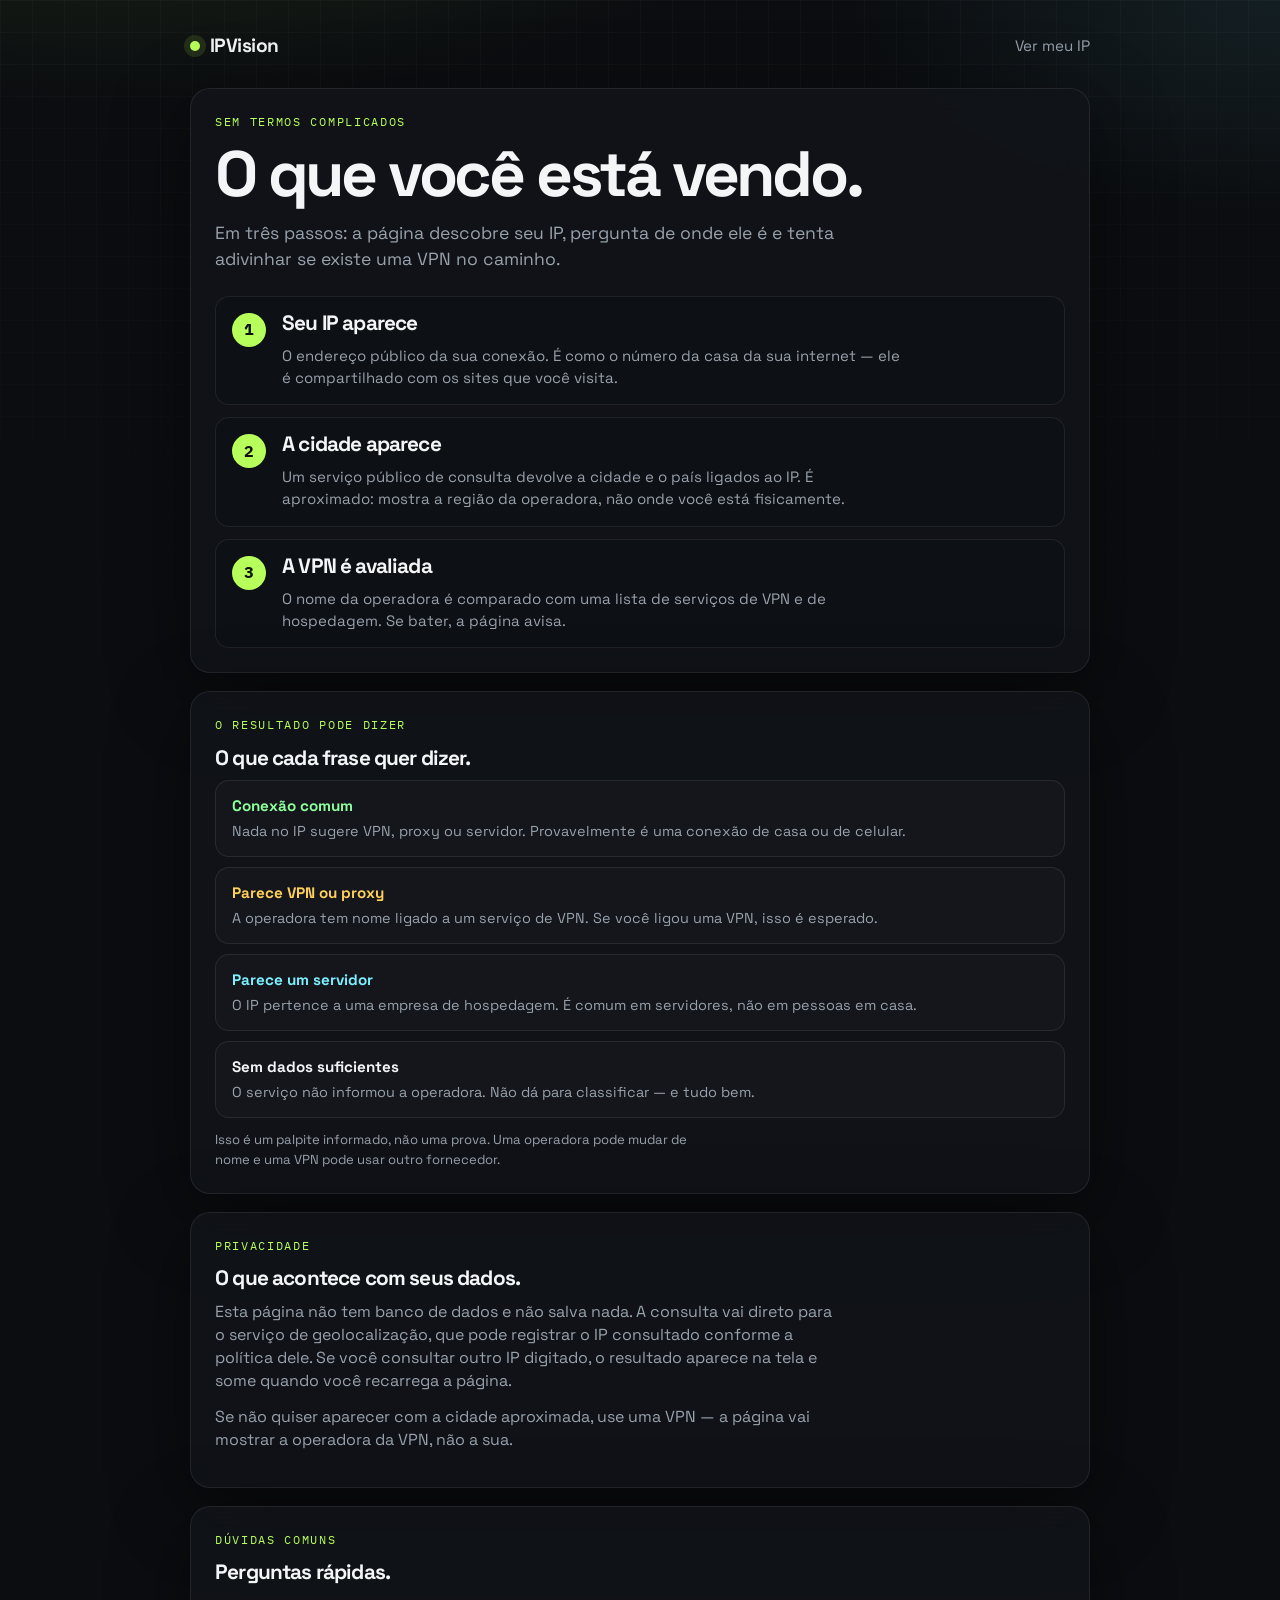
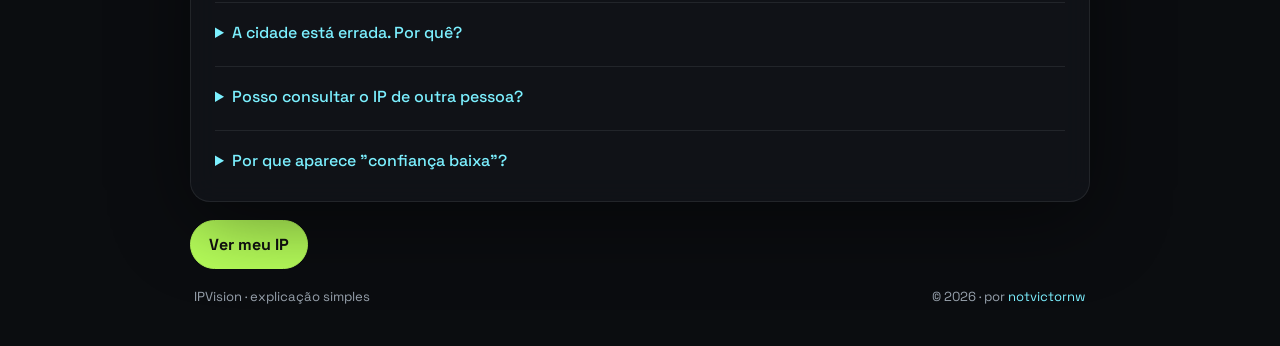
==== project.html @ 70b6f9ce "Public IPVision showcase" ====
<!DOCTYPE html>
<html lang="pt-BR">
<head>
  <meta charset="UTF-8">
  <meta name="viewport" content="width=device-width, initial-scale=1.0">
  <title>IPVision — Entenda melhor</title>
  <meta name="description" content="Entenda em linguagem simples como a página detecta VPN, de onde vem a localização e o que acontece com seus dados.">
  <meta name="theme-color" content="#0b0d10">
  <meta property="og:title" content="IPVision — Entenda melhor">
  <meta property="og:description" content="Como funciona a detecção de VPN e o que acontece com os dados da sua conexão.">
  <meta property="og:type" content="website">
  <meta name="twitter:card" content="summary">
  <link rel="icon" href="data:image/svg+xml,%3Csvg xmlns='http://www.w3.org/2000/svg' viewBox='0 0 32 32'%3E%3Crect width='32' height='32' rx='8' fill='%230b0d10'/%3E%3Ccircle cx='16' cy='16' r='6' fill='%23b7ff5a'/%3E%3C/svg%3E">
  <link rel="preconnect" href="https://fonts.googleapis.com">
  <link rel="preconnect" href="https://fonts.gstatic.com" crossorigin>
  <link href="https://fonts.googleapis.com/css2?family=Space+Grotesk:wght@400;500;700&family=IBM+Plex+Mono:wght@400;500&display=swap" rel="stylesheet">
  <link rel="stylesheet" href="style.css">
</head>
<body>
  <a class="skip-link" href="#conteudo">Pular para o conteúdo</a>
  <div class="bg-grid" aria-hidden="true"></div>

  <main class="shell prose" id="conteudo">
    <header class="topbar">
      <a class="brand" href="index.html"><span class="dot"></span>IPVision</a>
      <nav class="nav" aria-label="Navegação principal">
        <a href="index.html">Ver meu IP</a>
      </nav>
    </header>

    <section class="panel">
      <p class="eyebrow">Sem termos complicados</p>
      <h1>O que você está vendo.</h1>
      <p class="lead">Em três passos: a página descobre seu IP, pergunta de onde ele é e tenta adivinhar se existe uma VPN no caminho.</p>

      <div class="steps">
        <div class="step"><span class="step-num">1</span><div><h2>Seu IP aparece</h2><p>O endereço público da sua conexão. É como o número da casa da sua internet — ele é compartilhado com os sites que você visita.</p></div></div>
        <div class="step"><span class="step-num">2</span><div><h2>A cidade aparece</h2><p>Um serviço público de consulta devolve a cidade e o país ligados ao IP. É aproximado: mostra a região da operadora, não onde você está fisicamente.</p></div></div>
        <div class="step"><span class="step-num">3</span><div><h2>A VPN é avaliada</h2><p>O nome da operadora é comparado com uma lista de serviços de VPN e de hospedagem. Se bater, a página avisa.</p></div></div>
      </div>
    </section>

    <section class="panel">
      <p class="label">O resultado pode dizer</p>
      <h2>O que cada frase quer dizer.</h2>
      <div class="feature-list">
        <div class="feature feature-home"><strong>Conexão comum</strong><span>Nada no IP sugere VPN, proxy ou servidor. Provavelmente é uma conexão de casa ou de celular.</span></div>
        <div class="feature feature-vpn"><strong>Parece VPN ou proxy</strong><span>A operadora tem nome ligado a um serviço de VPN. Se você ligou uma VPN, isso é esperado.</span></div>
        <div class="feature feature-hosting"><strong>Parece um servidor</strong><span>O IP pertence a uma empresa de hospedagem. É comum em servidores, não em pessoas em casa.</span></div>
        <div class="feature"><strong>Sem dados suficientes</strong><span>O serviço não informou a operadora. Não dá para classificar — e tudo bem.</span></div>
      </div>
      <p class="small-note">Isso é um palpite informado, não uma prova. Uma operadora pode mudar de nome e uma VPN pode usar outro fornecedor.</p>
    </section>

    <section class="panel">
      <p class="label">Privacidade</p>
      <h2>O que acontece com seus dados.</h2>
      <p class="muted">Esta página não tem banco de dados e não salva nada. A consulta vai direto para o serviço de geolocalização, que pode registrar o IP consultado conforme a política dele. Se você consultar outro IP digitado, o resultado aparece na tela e some quando você recarrega a página.</p>
      <p class="muted">Se não quiser aparecer com a cidade aproximada, use uma VPN — a página vai mostrar a operadora da VPN, não a sua.</p>
    </section>

    <section class="panel">
      <p class="label">Dúvidas comuns</p>
      <h2>Perguntas rápidas.</h2>
      <details class="details">
        <summary>A cidade está errada. Por quê?</summary>
        <p>A localização vem do cadastro da operadora, não do seu GPS. Se você trocou de plano ou a operadora é de outro estado, a cidade pode aparecer diferente.</p>
      </details>
      <details class="details">
        <summary>Posso consultar o IP de outra pessoa?</summary>
        <p>Pode consultar qualquer IP que você tenha motivo para consultar — por exemplo, um que apareceu no seu próprio log. A página só faz leitura pública, igual a um whois.</p>
      </details>
      <details class="details">
        <summary>Por que aparece "confiança baixa"?</summary>
        <p>Porque a classificação usa só o nome da operadora. Quando o nome não bate com nenhuma lista conhecida, a página diz "conexão comum" com confiança baixa — isso não é garantia.</p>
      </details>
    </section>

    <div class="actions">
      <a class="btn primary" href="index.html">Ver meu IP</a>
    </div>

    <footer class="foot">
      <span>IPVision · explicação simples</span>
      <span>© <span id="year">2026</span> · por <a href="https://github.com/notvictornw" target="_blank" rel="noopener">notvictornw</a></span>
    </footer>
  </main>

  <script src="config.js"></script>
  <script src="site.js"></script>
</body>
</html>
---- style.css ----
:root {
  --bg: #0b0d10;
  --bg-2: #12161b;
  --card: rgba(18, 22, 27, 0.72);
  --line: rgba(255,255,255,0.08);
  --line-strong: rgba(255,255,255,0.16);
  --text: #f3f5f7;
  --muted: #98a2ad;
  --accent: #b7ff5a;
  --accent-2: #7cf0ff;
  --danger: #ff6b6b;
  --warn: #ffcf5a;
  --ok: #8dff9a;
  --shadow: 0 20px 80px rgba(0,0,0,.45);
  --radius: 20px;
}
* { box-sizing: border-box; margin: 0; padding: 0; }
[hidden] { display: none !important; }
html { background: var(--bg); color: var(--text); scroll-behavior: smooth; }
:focus-visible { outline: 2px solid var(--accent); outline-offset: 3px; }
.skip-link {
  position: fixed; top: 8px; left: 8px; z-index: 100;
  padding: 10px 14px; border-radius: 10px; background: var(--accent); color: #111;
  font-weight: 700; transform: translateY(-150%); transition: transform .15s;
}
.skip-link:focus { transform: translateY(0); text-decoration: none; }
body {
  min-height: 100vh;
  font-family: "Space Grotesk", system-ui, sans-serif;
  background:
    radial-gradient(1200px 500px at 10% -10%, rgba(183,255,90,.12), transparent 60%),
    radial-gradient(800px 400px at 100% 0%, rgba(124,240,255,.08), transparent 55%),
    var(--bg);
  line-height: 1.45;
}
.bg-grid {
  position: fixed; inset: 0; pointer-events: none; opacity: .35;
  background-image: linear-gradient(var(--line) 1px, transparent 1px), linear-gradient(90deg, var(--line) 1px, transparent 1px);
  background-size: 32px 32px;
  mask-image: linear-gradient(to bottom, black, transparent 85%);
}
a { color: var(--accent-2); text-decoration: none; }
a:hover { text-decoration: underline; }
.shell { width: min(1120px, calc(100% - 32px)); margin: 0 auto; padding: 24px 0 40px; position: relative; }
.topbar { display: flex; align-items: center; justify-content: space-between; gap: 16px; padding: 8px 0 28px; }
.brand { display: flex; align-items: center; gap: 10px; font-weight: 700; font-size: 1.2rem; letter-spacing: -0.03em; color: var(--text); }
.brand:hover { text-decoration: none; color: var(--text); }
.dot { width: 10px; height: 10px; border-radius: 50%; background: var(--accent); box-shadow: 0 0 0 6px rgba(183,255,90,.12); }
.nav { display: flex; gap: 18px; font-size: .95rem; }
.nav a { color: var(--muted); }
.nav a:hover { color: var(--text); text-decoration: none; }
.hero { padding: 28px 0 32px; max-width: 780px; }
.eyebrow, .label { font-family: "IBM Plex Mono", monospace; font-size: .75rem; letter-spacing: .14em; text-transform: uppercase; color: var(--accent); margin-bottom: 14px; }
h1 { font-size: clamp(2.8rem, 8vw, 6rem); line-height: .95; letter-spacing: -0.05em; margin-bottom: 18px; }
.lead { font-size: 1.1rem; color: var(--muted); max-width: 62ch; }
.actions { display: flex; flex-wrap: wrap; gap: 12px; margin-top: 28px; }
.btn {
  appearance: none; border: 1px solid var(--line-strong); background: rgba(255,255,255,.02); color: var(--text);
  padding: 12px 18px; border-radius: 999px; font: inherit; font-weight: 500; cursor: pointer; transition: .2s;
}
.btn:hover { transform: translateY(-1px); border-color: rgba(255,255,255,.3); text-decoration: none; }
.btn.primary { background: var(--accent); color: #111; border-color: var(--accent); font-weight: 700; }
.btn.primary:hover { filter: brightness(.96); }
.panel {
  background: var(--card); border: 1px solid var(--line); border-radius: var(--radius); box-shadow: var(--shadow);
  backdrop-filter: blur(14px); padding: 24px; margin-bottom: 18px;
}
.panel-head { display: flex; justify-content: space-between; gap: 16px; align-items: flex-start; margin-bottom: 20px; }
.ip-value { font-family: "IBM Plex Mono", monospace; font-size: clamp(1.6rem,4vw,3rem); font-weight: 500; letter-spacing: -0.03em; margin: 6px 0; word-break: break-all; }
.ip-sub { color: var(--muted); }
.badges { display: flex; gap: 8px; flex-wrap: wrap; justify-content: flex-end; }
.badge { display: inline-flex; align-items: center; gap: 8px; padding: 8px 12px; border-radius: 999px; font-size: .78rem; border: 1px solid var(--line); background: rgba(255,255,255,.02); color: var(--muted); white-space: nowrap; }
.bdot { width: 7px; height: 7px; border-radius: 50%; background: currentColor; }
.badge.ok { color: var(--ok); }
.badge.warn { color: var(--warn); }
.badge.danger { color: var(--danger); }
.badge.neutral { color: var(--accent-2); }
.error { margin-bottom: 16px; padding: 12px 14px; border-radius: 12px; background: rgba(255,107,107,.08); color: #ffb3b3; border: 1px solid rgba(255,107,107,.2); font-size: .92rem; }
.grid { display: grid; grid-template-columns: repeat(4, 1fr); gap: 12px; }
.card { padding: 16px; border: 1px solid var(--line); border-radius: 14px; background: rgba(0,0,0,.12); min-width: 0; }
.k { font-size: .72rem; text-transform: uppercase; letter-spacing: .08em; color: var(--muted); margin-bottom: 8px; font-family: "IBM Plex Mono", monospace; }
.v { font-size: .98rem; word-break: break-word; }
.v.mono, .mono { font-family: "IBM Plex Mono", monospace; font-size: .9rem; }
.v.small { font-size: .85rem; color: #dbe3ea; line-height: 1.5; }
.split { display: grid; grid-template-columns: 1.2fr 1fr; gap: 24px; align-items: start; }
h2 { font-size: clamp(1.6rem, 3vw, 2.5rem); line-height: 1.05; letter-spacing: -0.04em; margin-bottom: 14px; max-width: 18ch; }
.muted { color: var(--muted); margin-bottom: 12px; max-width: 62ch; }
.muted.warn { color: #d6c28b; font-size: .92rem; }
code { font-family: "IBM Plex Mono", monospace; font-size: .9em; background: rgba(255,255,255,.06); padding: .15em .4em; border-radius: 6px; color: var(--accent-2); }
.feature-list { display: grid; gap: 10px; }
.feature { padding: 14px 16px; border: 1px solid var(--line); border-radius: 14px; background: rgba(255,255,255,.02); }
.feature strong { display: block; font-size: .95rem; margin-bottom: 2px; }
.feature span { color: var(--muted); font-size: .9rem; }
.foot { display: flex; justify-content: space-between; gap: 16px; padding: 18px 4px 0; color: var(--muted); font-size: .82rem; }
.panel h2, .prose h2 { max-width: none; }
.note { margin-top: 10px; padding: 10px 12px; border-radius: 10px; background: rgba(124,240,255,.08); border: 1px solid rgba(124,240,255,.18); color: var(--accent-2); font-size: .88rem; }
.btn.small { padding: 8px 14px; font-size: .85rem; }
.verdict { display: flex; align-items: flex-start; gap: 14px; padding: 16px; margin-bottom: 18px; border-radius: 14px; border: 1px solid var(--line); background: rgba(0,0,0,.16); }
.verdict-mark { width: 12px; height: 12px; border-radius: 50%; margin-top: 6px; flex: 0 0 auto; background: var(--muted); box-shadow: 0 0 0 6px rgba(255,255,255,.05); }
.verdict-label { font-weight: 700; font-size: 1.05rem; margin-bottom: 2px; }
.verdict-text { color: var(--muted); font-size: .92rem; max-width: 62ch; }
.verdict.home { border-color: rgba(141,255,154,.25); }
.verdict.home .verdict-mark { background: var(--ok); box-shadow: 0 0 0 6px rgba(141,255,154,.10); }
.verdict.home .verdict-label { color: var(--ok); }
.verdict.vpn { border-color: rgba(255,207,90,.25); }
.verdict.vpn .verdict-mark { background: var(--warn); box-shadow: 0 0 0 6px rgba(255,207,90,.10); }
.verdict.vpn .verdict-label { color: var(--warn); }
.verdict.hosting { border-color: rgba(124,240,255,.25); }
.verdict.hosting .verdict-mark { background: var(--accent-2); box-shadow: 0 0 0 6px rgba(124,240,255,.10); }
.verdict.hosting .verdict-label { color: var(--accent-2); }
.detail-grid { margin-top: 16px; }
.card-wide { grid-column: span 2; }
.details { margin-top: 18px; border-top: 1px solid var(--line); padding-top: 14px; }
.details summary { cursor: pointer; color: var(--accent-2); font-weight: 500; padding: 4px 0; }
.details summary:hover { text-decoration: underline; }
.details p { margin-top: 12px; color: var(--muted); font-size: .92rem; max-width: 62ch; }
.small-note { color: var(--muted); font-size: .82rem; margin-top: 12px; max-width: 62ch; }
.lookup-form { display: flex; gap: 10px; flex-wrap: wrap; margin: 16px 0 0; }
.lookup-form input { flex: 1 1 240px; min-width: 0; padding: 12px 16px; border-radius: 999px; border: 1px solid var(--line-strong); background: rgba(0,0,0,.22); color: var(--text); font: inherit; font-family: "IBM Plex Mono", monospace; }
.lookup-form input::placeholder { color: #6c7884; }
.sr-only { position: absolute; width: 1px; height: 1px; padding: 0; margin: -1px; overflow: hidden; clip: rect(0,0,0,0); white-space: nowrap; border: 0; }
/* explanatory page */
.prose { max-width: 900px; }
.prose h1 { font-size: clamp(2rem,5vw,4rem); margin-bottom: 16px; }
.prose h2 { margin: 0 0 10px; font-size: 1.3rem; }
.prose .lead { margin-bottom: 24px; }
.prose .actions { margin-top: 0; }
.steps { display: grid; gap: 12px; margin-top: 24px; }
.step { display: flex; gap: 16px; padding: 16px; border: 1px solid var(--line); border-radius: 14px; background: rgba(0,0,0,.12); }
.step-num { flex: 0 0 auto; width: 34px; height: 34px; border-radius: 50%; display: grid; place-items: center; background: var(--accent); color: #111; font-family: "IBM Plex Mono", monospace; font-weight: 700; }
.step p { color: var(--muted); font-size: .94rem; max-width: 62ch; }
.feature-home strong { color: var(--ok); }
.feature-vpn strong { color: var(--warn); }
.feature-hosting strong { color: var(--accent-2); }
@media (max-width: 900px) {
  .grid { grid-template-columns: repeat(2, 1fr); }
  .split { grid-template-columns: 1fr; }
}
@media (max-width: 640px) {
  .shell { width: min(100% - 20px, 1120px); }
  .topbar { flex-direction: column; align-items: flex-start; }
  .panel-head { flex-direction: column; }
  .badges { justify-content: flex-start; }
  .grid { grid-template-columns: 1fr; }
  .card-wide { grid-column: auto; }
  .foot { flex-direction: column; }
  .btn { width: 100%; justify-content: center; text-align: center; }
  .actions { flex-direction: column; }
}
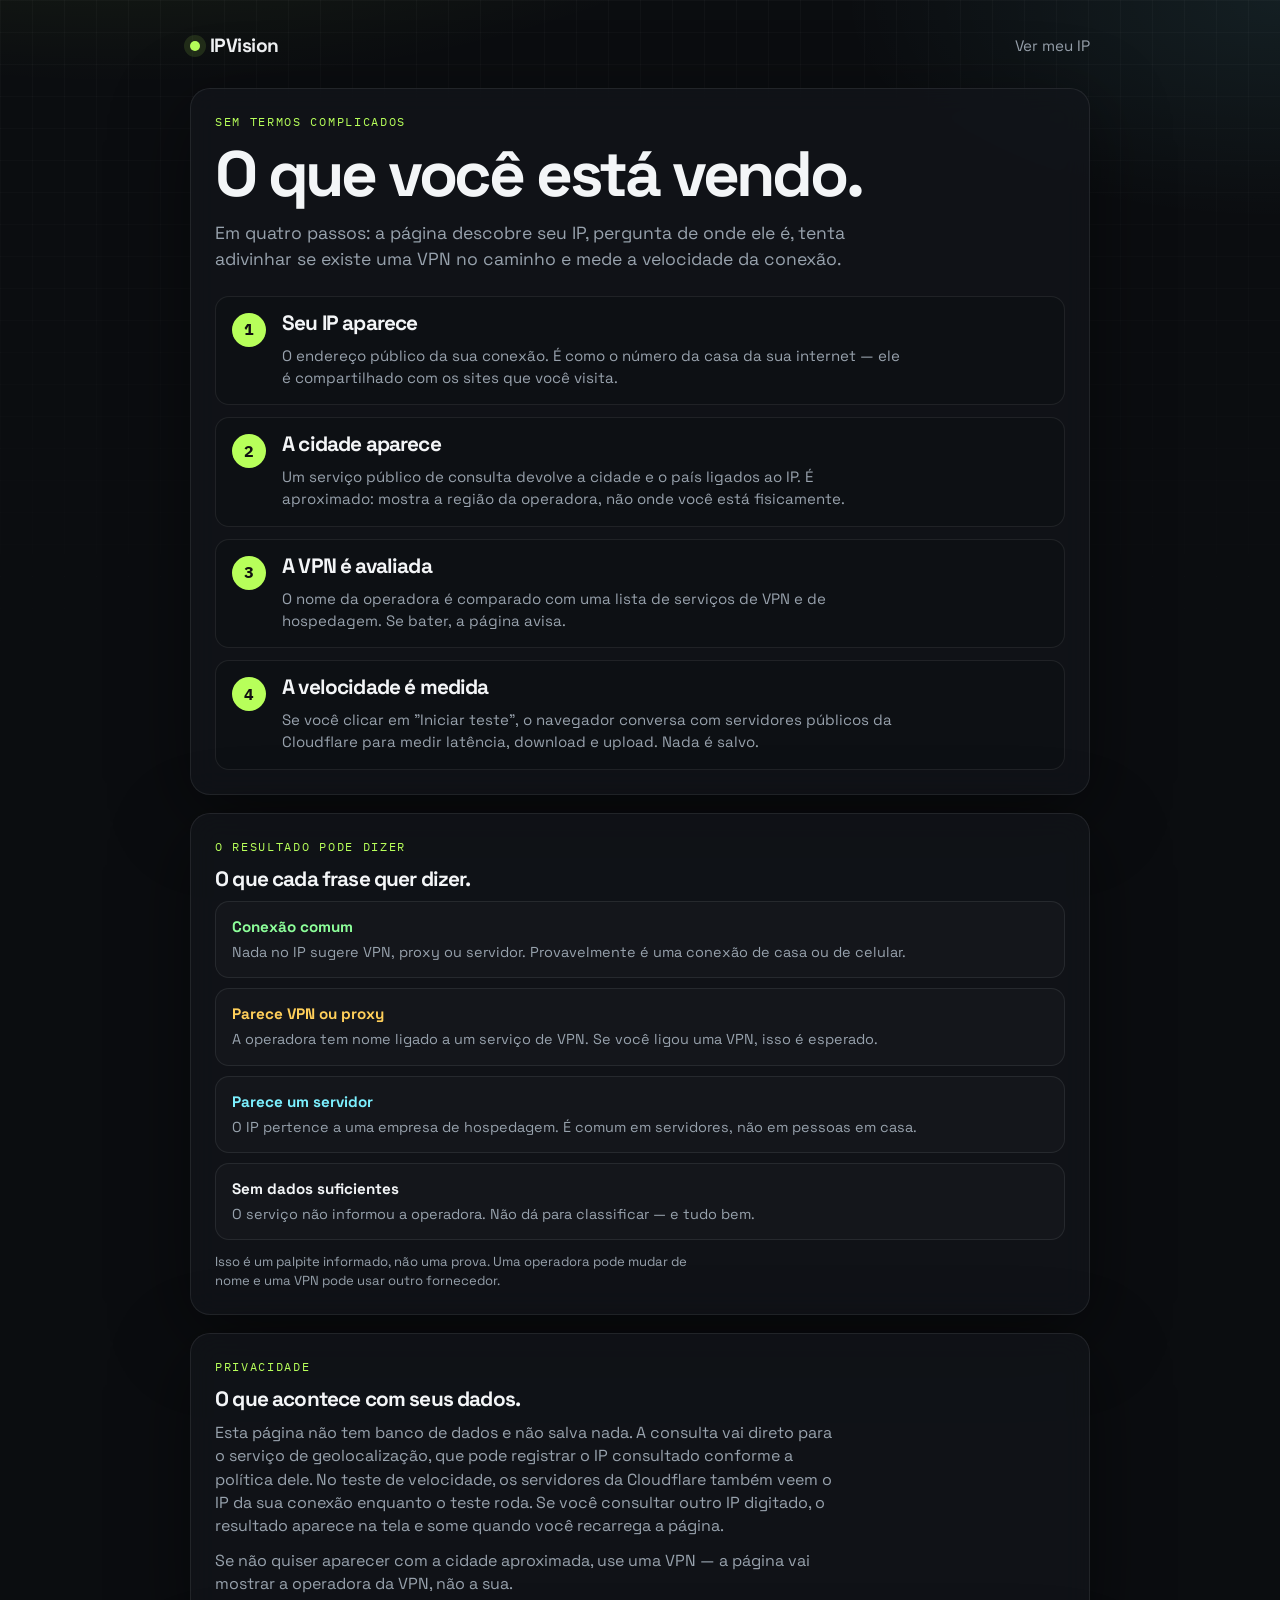
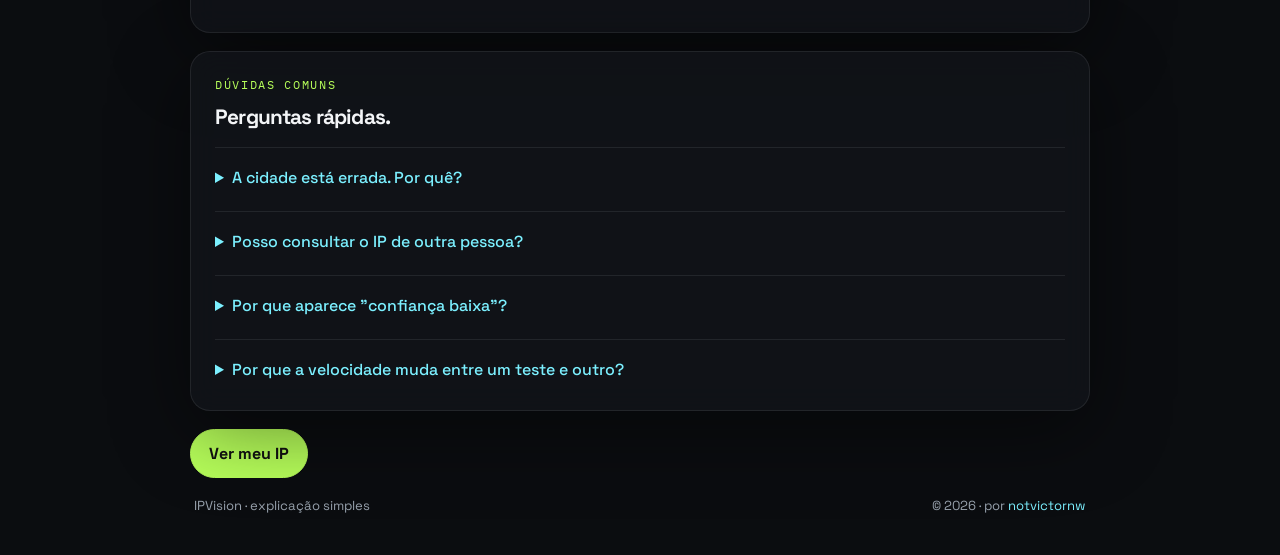
==== commit d6d30c5d: "Add connection speed test" ====
--- a/project.html
+++ b/project.html
@@ -31,12 +31,13 @@
     <section class="panel">
       <p class="eyebrow">Sem termos complicados</p>
       <h1>O que você está vendo.</h1>
-      <p class="lead">Em três passos: a página descobre seu IP, pergunta de onde ele é e tenta adivinhar se existe uma VPN no caminho.</p>
+      <p class="lead">Em quatro passos: a página descobre seu IP, pergunta de onde ele é, tenta adivinhar se existe uma VPN no caminho e mede a velocidade da conexão.</p>
 
       <div class="steps">
         <div class="step"><span class="step-num">1</span><div><h2>Seu IP aparece</h2><p>O endereço público da sua conexão. É como o número da casa da sua internet — ele é compartilhado com os sites que você visita.</p></div></div>
         <div class="step"><span class="step-num">2</span><div><h2>A cidade aparece</h2><p>Um serviço público de consulta devolve a cidade e o país ligados ao IP. É aproximado: mostra a região da operadora, não onde você está fisicamente.</p></div></div>
         <div class="step"><span class="step-num">3</span><div><h2>A VPN é avaliada</h2><p>O nome da operadora é comparado com uma lista de serviços de VPN e de hospedagem. Se bater, a página avisa.</p></div></div>
+        <div class="step"><span class="step-num">4</span><div><h2>A velocidade é medida</h2><p>Se você clicar em "Iniciar teste", o navegador conversa com servidores públicos da Cloudflare para medir latência, download e upload. Nada é salvo.</p></div></div>
       </div>
     </section>
 
@@ -55,7 +56,7 @@
     <section class="panel">
       <p class="label">Privacidade</p>
       <h2>O que acontece com seus dados.</h2>
-      <p class="muted">Esta página não tem banco de dados e não salva nada. A consulta vai direto para o serviço de geolocalização, que pode registrar o IP consultado conforme a política dele. Se você consultar outro IP digitado, o resultado aparece na tela e some quando você recarrega a página.</p>
+      <p class="muted">Esta página não tem banco de dados e não salva nada. A consulta vai direto para o serviço de geolocalização, que pode registrar o IP consultado conforme a política dele. No teste de velocidade, os servidores da Cloudflare também veem o IP da sua conexão enquanto o teste roda. Se você consultar outro IP digitado, o resultado aparece na tela e some quando você recarrega a página.</p>
       <p class="muted">Se não quiser aparecer com a cidade aproximada, use uma VPN — a página vai mostrar a operadora da VPN, não a sua.</p>
     </section>
 
@@ -74,6 +75,10 @@
         <summary>Por que aparece "confiança baixa"?</summary>
         <p>Porque a classificação usa só o nome da operadora. Quando o nome não bate com nenhuma lista conhecida, a página diz "conexão comum" com confiança baixa — isso não é garantia.</p>
       </details>
+      <details class="details">
+        <summary>Por que a velocidade muda entre um teste e outro?</summary>
+        <p>Porque o resultado depende do servidor mais perto, do horário e do tráfego da rede naquele instante. É uma medida aproximada, não o número do contrato da operadora.</p>
+      </details>
     </section>
 
     <div class="actions">
--- a/style.css
+++ b/style.css
@@ -115,6 +115,9 @@
 .details summary:hover { text-decoration: underline; }
 .details p { margin-top: 12px; color: var(--muted); font-size: .92rem; max-width: 62ch; }
 .small-note { color: var(--muted); font-size: .82rem; margin-top: 12px; max-width: 62ch; }
+.speed-grid { margin-top: 18px; }
+.speed-grid .v { font-size: 1.1rem; }
+#speed-btn:disabled { opacity: .6; cursor: progress; transform: none; }
 .lookup-form { display: flex; gap: 10px; flex-wrap: wrap; margin: 16px 0 0; }
 .lookup-form input { flex: 1 1 240px; min-width: 0; padding: 12px 16px; border-radius: 999px; border: 1px solid var(--line-strong); background: rgba(0,0,0,.22); color: var(--text); font: inherit; font-family: "IBM Plex Mono", monospace; }
 .lookup-form input::placeholder { color: #6c7884; }
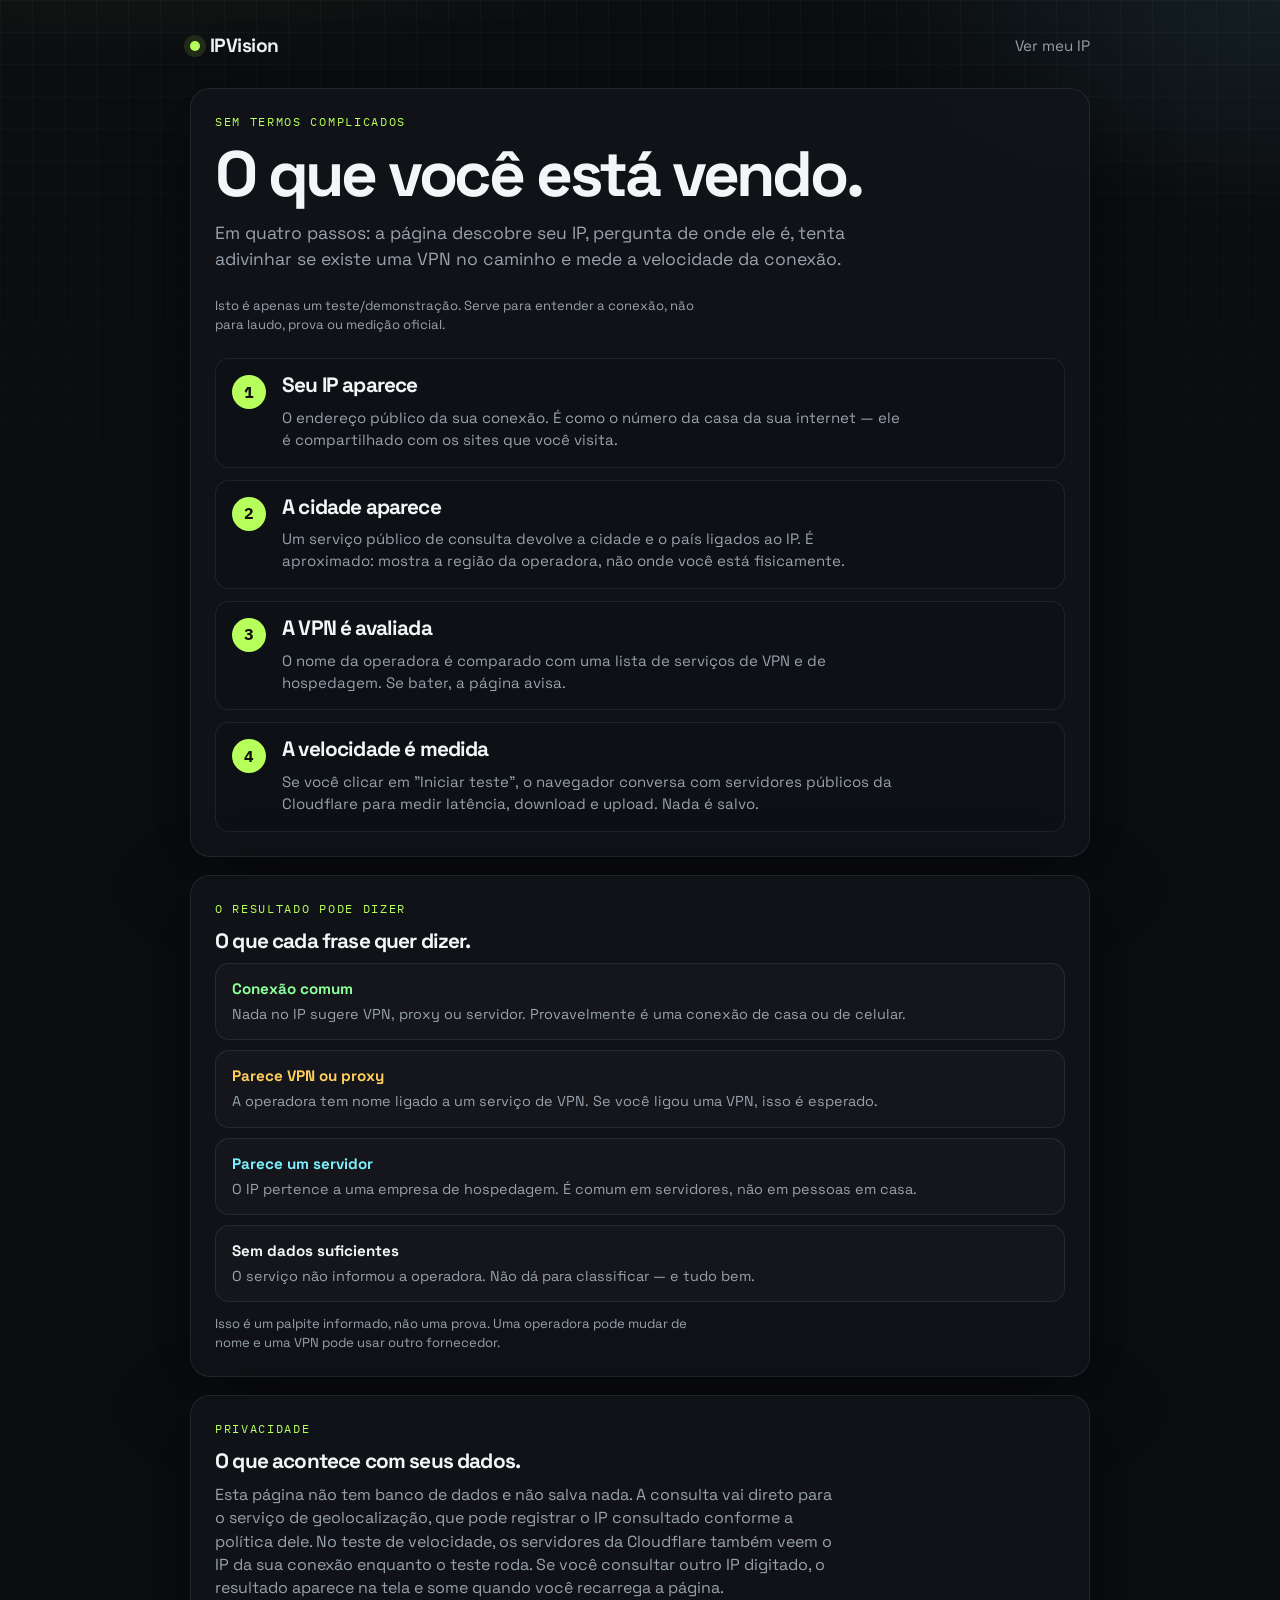
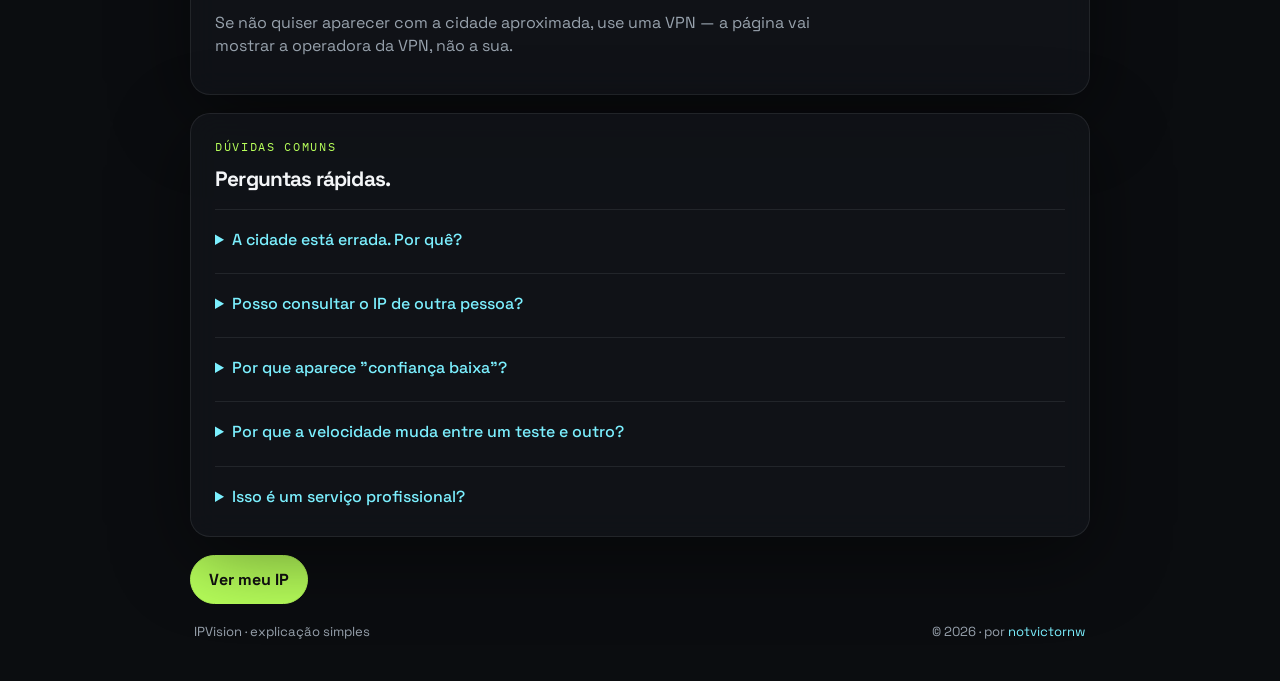
==== commit 1776f7de: "State that IPVision is a demo and set repo description" ====
--- a/project.html
+++ b/project.html
@@ -4,10 +4,10 @@
   <meta charset="UTF-8">
   <meta name="viewport" content="width=device-width, initial-scale=1.0">
   <title>IPVision — Entenda melhor</title>
-  <meta name="description" content="Entenda em linguagem simples como a página detecta VPN, de onde vem a localização e o que acontece com seus dados.">
+  <meta name="description" content="Teste e demonstração: entenda em linguagem simples como a página mostra seu IP, avalia VPN e mede a velocidade.">
   <meta name="theme-color" content="#0b0d10">
   <meta property="og:title" content="IPVision — Entenda melhor">
-  <meta property="og:description" content="Como funciona a detecção de VPN e o que acontece com os dados da sua conexão.">
+  <meta property="og:description" content="Teste e demonstração: como funciona a detecção de VPN e o teste de velocidade.">
   <meta property="og:type" content="website">
   <meta name="twitter:card" content="summary">
   <link rel="icon" href="data:image/svg+xml,%3Csvg xmlns='http://www.w3.org/2000/svg' viewBox='0 0 32 32'%3E%3Crect width='32' height='32' rx='8' fill='%230b0d10'/%3E%3Ccircle cx='16' cy='16' r='6' fill='%23b7ff5a'/%3E%3C/svg%3E">
@@ -32,6 +32,7 @@
       <p class="eyebrow">Sem termos complicados</p>
       <h1>O que você está vendo.</h1>
       <p class="lead">Em quatro passos: a página descobre seu IP, pergunta de onde ele é, tenta adivinhar se existe uma VPN no caminho e mede a velocidade da conexão.</p>
+      <p class="small-note">Isto é apenas um teste/demonstração. Serve para entender a conexão, não para laudo, prova ou medição oficial.</p>
 
       <div class="steps">
         <div class="step"><span class="step-num">1</span><div><h2>Seu IP aparece</h2><p>O endereço público da sua conexão. É como o número da casa da sua internet — ele é compartilhado com os sites que você visita.</p></div></div>
@@ -79,6 +80,10 @@
         <summary>Por que a velocidade muda entre um teste e outro?</summary>
         <p>Porque o resultado depende do servidor mais perto, do horário e do tráfego da rede naquele instante. É uma medida aproximada, não o número do contrato da operadora.</p>
       </details>
+      <details class="details">
+        <summary>Isso é um serviço profissional?</summary>
+        <p>Não. É um teste/demonstração feito para mostrar o que um IP revela e dar uma ideia da velocidade da conexão. Não substitui diagnóstico, laudo ou medição oficial.</p>
+      </details>
     </section>
 
     <div class="actions">
